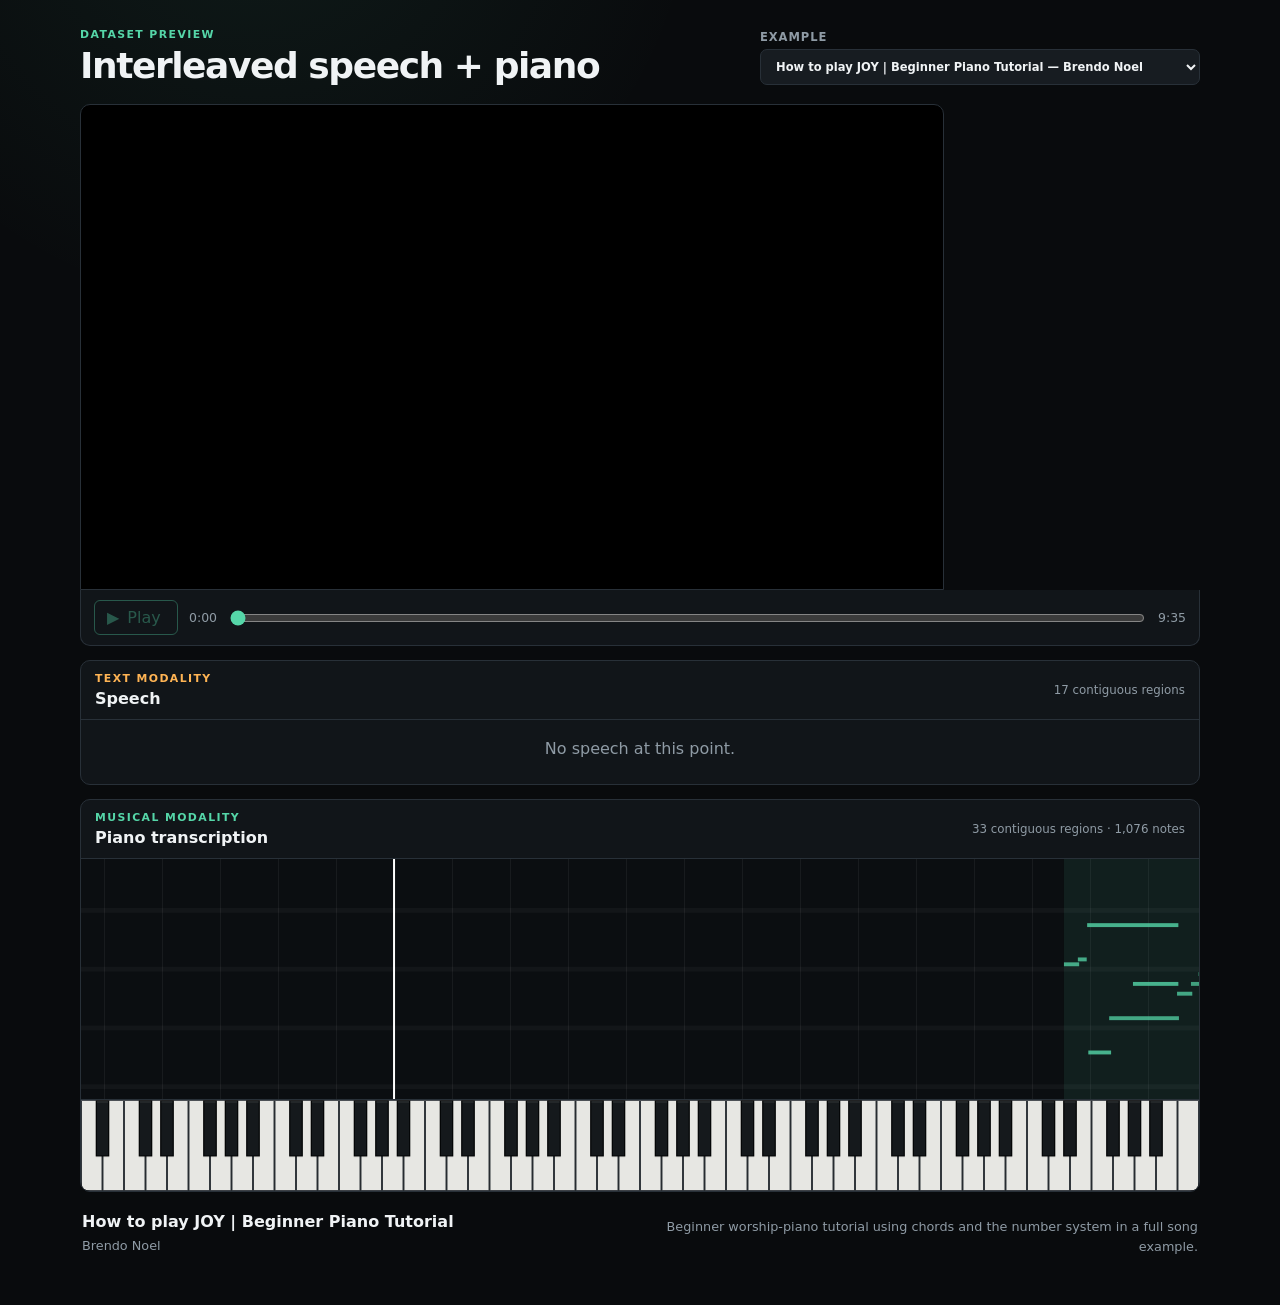
==== src/index.html @ 0fc25987 "init" ====
<!doctype html>
<html lang="en">
  <head>
    <meta charset="UTF-8" />
    <meta name="viewport" content="width=device-width, initial-scale=1" />
    <meta name="color-scheme" content="dark" />
    <title>Interleaved speech and piano</title>
    <link rel="stylesheet" href="./styles.css" />
  </head>
  <body>
    <main class="page-shell">
      <header class="page-header">
        <div>
          <p class="eyebrow">Dataset preview</p>
          <h1>Interleaved speech + piano</h1>
        </div>
        <label class="sample-picker">
          <span>Example</span>
          <select id="sample-select" aria-label="Choose a sample"></select>
        </label>
      </header>

      <section class="video-panel" aria-label="YouTube video">
        <div id="youtube-player"></div>
      </section>

      <section class="transport" aria-label="Playback controls">
        <button id="play-button" class="play-button" type="button" disabled>
          <span id="play-icon" aria-hidden="true">▶</span>
          <span id="play-label">Play</span>
        </button>
        <span id="current-time" class="time">0:00</span>
        <input id="seek" class="seek" type="range" min="0" max="1" value="0" step="0.01" aria-label="Playback position" />
        <span id="duration" class="time">0:00</span>
      </section>

      <section class="timeline-panel speech-panel" aria-labelledby="speech-heading">
        <header class="panel-header">
          <div>
            <p class="track-label">Text modality</p>
            <h2 id="speech-heading">Speech</h2>
          </div>
          <p><span id="speech-count">0</span> contiguous regions</p>
        </header>
        <p id="caption-readout" class="caption-readout" aria-live="polite">No speech at this point.</p>
      </section>

      <section class="timeline-panel piano-panel" aria-labelledby="piano-heading">
        <header class="panel-header">
          <div>
            <p class="track-label">Musical modality</p>
            <h2 id="piano-heading">Piano transcription</h2>
          </div>
          <p><span id="piano-count">0</span> contiguous regions · <span id="note-count">0</span> notes</p>
        </header>
        <canvas id="piano-roll" aria-label="Scrolling MIDI piano roll"></canvas>
        <canvas id="piano-keyboard" aria-label="Piano keyboard showing currently pressed notes"></canvas>
      </section>

      <footer class="sample-meta">
        <div>
          <h2 id="sample-title">Loading…</h2>
          <p id="sample-channel"></p>
        </div>
        <p id="sample-rationale"></p>
      </footer>
    </main>

    <script type="module" src="./app.js"></script>
  </body>
</html>
---- src/styles.css ----
:root {
  color-scheme: dark;
  --bg: #090b0d;
  --surface: #111519;
  --surface-raised: #171c21;
  --line: #283038;
  --text: #f0f3f5;
  --muted: #8f9ba5;
  --speech: #ffb454;
  --speech-soft: rgba(255, 180, 84, 0.16);
  --piano: #55d6a8;
  --piano-soft: rgba(85, 214, 168, 0.12);
  --playhead-position: 28%;
  font-family: Inter, ui-sans-serif, system-ui, -apple-system, BlinkMacSystemFont, "Segoe UI", sans-serif;
  background: var(--bg);
  color: var(--text);
}

* { box-sizing: border-box; }

html { background: var(--bg); }

body {
  margin: 0;
  min-width: 320px;
  background:
    radial-gradient(circle at 20% -10%, rgba(85, 214, 168, 0.08), transparent 28rem),
    var(--bg);
}

button, input, select { font: inherit; }

.page-shell {
  width: min(1120px, calc(100% - 32px));
  margin: 0 auto;
  padding: 28px 0 48px;
}

.page-header,
.panel-header,
.sample-meta,
.transport {
  display: flex;
  align-items: center;
}

.page-header {
  justify-content: space-between;
  gap: 24px;
  margin-bottom: 18px;
}

h1, h2, p { margin: 0; }

h1 {
  font-size: clamp(1.5rem, 3vw, 2.25rem);
  letter-spacing: -0.04em;
}

.eyebrow,
.track-label {
  margin-bottom: 4px;
  color: var(--piano);
  font-size: 0.68rem;
  font-weight: 750;
  letter-spacing: 0.13em;
  text-transform: uppercase;
}

.sample-picker {
  display: grid;
  gap: 5px;
  color: var(--muted);
  font-size: 0.72rem;
  font-weight: 700;
  letter-spacing: 0.08em;
  text-transform: uppercase;
}

select {
  width: min(440px, 48vw);
  border: 1px solid var(--line);
  border-radius: 7px;
  background: var(--surface-raised);
  color: var(--text);
  padding: 9px 34px 9px 11px;
  text-transform: none;
}

.video-panel {
  position: relative;
  overflow: hidden;
  aspect-ratio: 16 / 9;
  max-height: 54vh;
  border: 1px solid var(--line);
  border-radius: 10px 10px 0 0;
  background: #000;
}

.video-panel iframe,
#youtube-player {
  width: 100%;
  height: 100%;
}

.transport {
  gap: 11px;
  min-height: 56px;
  padding: 9px 13px;
  border: 1px solid var(--line);
  border-top: 0;
  border-radius: 0 0 10px 10px;
  background: var(--surface);
}

.play-button {
  display: inline-flex;
  align-items: center;
  gap: 8px;
  min-width: 84px;
  border: 1px solid var(--piano);
  border-radius: 6px;
  background: transparent;
  color: var(--piano);
  padding: 7px 12px;
  cursor: pointer;
}

.play-button:disabled { opacity: 0.35; cursor: wait; }
.play-button:not(:disabled):hover { background: var(--piano-soft); }

.seek { accent-color: var(--piano); }

.seek { min-width: 80px; flex: 1; }

.time {
  color: var(--muted);
  font-variant-numeric: tabular-nums;
  font-size: 0.78rem;
}

.timeline-panel {
  margin-top: 14px;
  overflow: hidden;
  border: 1px solid var(--line);
  border-radius: 10px;
  background: var(--surface);
}

.panel-header {
  justify-content: space-between;
  padding: 11px 14px;
  border-bottom: 1px solid var(--line);
}

.panel-header h2 { font-size: 1rem; }
.panel-header > p { color: var(--muted); font-size: 0.74rem; }
.speech-panel .track-label { color: var(--speech); }

.caption-readout {
  min-height: 64px;
  padding: 17px 18px;
  color: var(--muted);
  line-height: 1.5;
  text-align: center;
}

.caption-readout .current-word {
  color: var(--text);
  font-weight: 750;
}

#piano-roll {
  display: block;
  width: 100%;
  height: 240px;
  background: #0b0e11;
}

#piano-keyboard {
  display: block;
  width: 100%;
  height: 92px;
  border-top: 1px solid var(--line);
  background: #090b0d;
}

.sample-meta {
  align-items: flex-start;
  justify-content: space-between;
  gap: 36px;
  padding: 20px 2px 0;
}

.sample-meta h2 { font-size: 1rem; }
.sample-meta p { margin-top: 5px; color: var(--muted); line-height: 1.55; font-size: 0.8rem; }
.sample-meta > p { max-width: 560px; text-align: right; }

@media (max-width: 720px) {
  .page-shell { width: min(100% - 18px, 1120px); padding-top: 14px; }
  .page-header { align-items: stretch; flex-direction: column; gap: 12px; }
  select { width: 100%; }
  .transport { flex-wrap: wrap; }
  .seek { order: 5; flex-basis: 100%; }
  .sample-meta { flex-direction: column; gap: 8px; }
  .sample-meta > p { text-align: left; }
  #piano-roll { height: 200px; }
  #piano-keyboard { height: 76px; }
}

@media (prefers-reduced-motion: reduce) {
  * { scroll-behavior: auto !important; transition: none !important; }
}
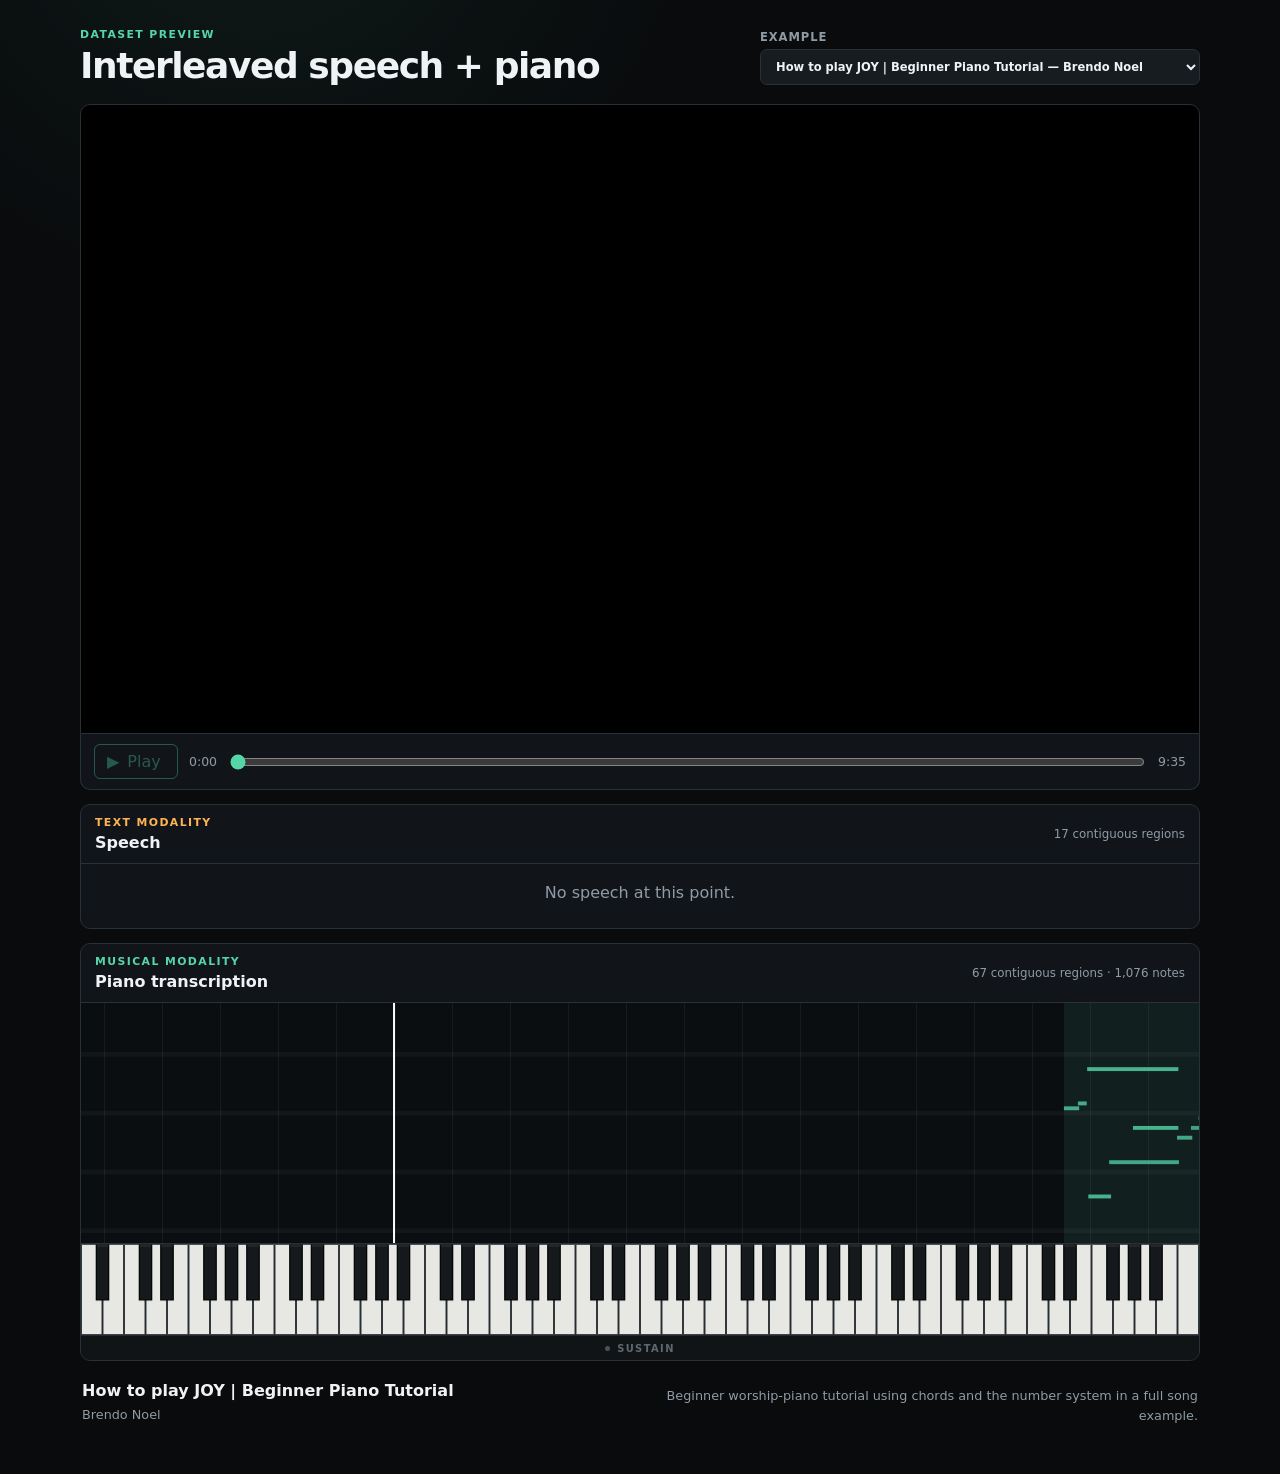
==== commit b40576b2: "bump" ====
--- a/src/index.html
+++ b/src/index.html
@@ -55,6 +55,10 @@
         </header>
         <canvas id="piano-roll" aria-label="Scrolling MIDI piano roll"></canvas>
         <canvas id="piano-keyboard" aria-label="Piano keyboard showing currently pressed notes"></canvas>
+        <div id="piano-pedal" class="piano-pedal" role="status" aria-label="Sustain pedal released">
+          <span class="pedal-light" aria-hidden="true"></span>
+          <span>Sustain</span>
+        </div>
       </section>
 
       <footer class="sample-meta">
--- a/src/styles.css
+++ b/src/styles.css
@@ -89,9 +89,9 @@
 
 .video-panel {
   position: relative;
+  width: 100%;
   overflow: hidden;
   aspect-ratio: 16 / 9;
-  max-height: 54vh;
   border: 1px solid var(--line);
   border-radius: 10px 10px 0 0;
   background: #000;
@@ -99,8 +99,12 @@
 
 .video-panel iframe,
 #youtube-player {
-  width: 100%;
-  height: 100%;
+  position: absolute;
+  inset: 0;
+  display: block;
+  width: 100% !important;
+  height: 100% !important;
+  border: 0;
 }
 
 .transport {
@@ -185,6 +189,41 @@
   background: #090b0d;
 }
 
+.piano-pedal {
+  display: flex;
+  align-items: center;
+  justify-content: center;
+  gap: 7px;
+  height: 25px;
+  border-top: 1px solid #23282c;
+  background: #111417;
+  color: #5f686f;
+  font-size: 0.62rem;
+  font-weight: 750;
+  letter-spacing: 0.14em;
+  text-transform: uppercase;
+  transition: background 100ms ease, color 100ms ease, border-color 100ms ease;
+}
+
+.pedal-light {
+  width: 5px;
+  height: 5px;
+  border-radius: 50%;
+  background: #4a5157;
+  transition: background 100ms ease, box-shadow 100ms ease;
+}
+
+.piano-pedal.active {
+  border-top-color: rgba(240, 91, 100, 0.65);
+  background: rgba(185, 39, 52, 0.52);
+  color: #ffd9db;
+}
+
+.piano-pedal.active .pedal-light {
+  background: #ff7479;
+  box-shadow: 0 0 8px rgba(255, 116, 121, 0.8);
+}
+
 .sample-meta {
   align-items: flex-start;
   justify-content: space-between;
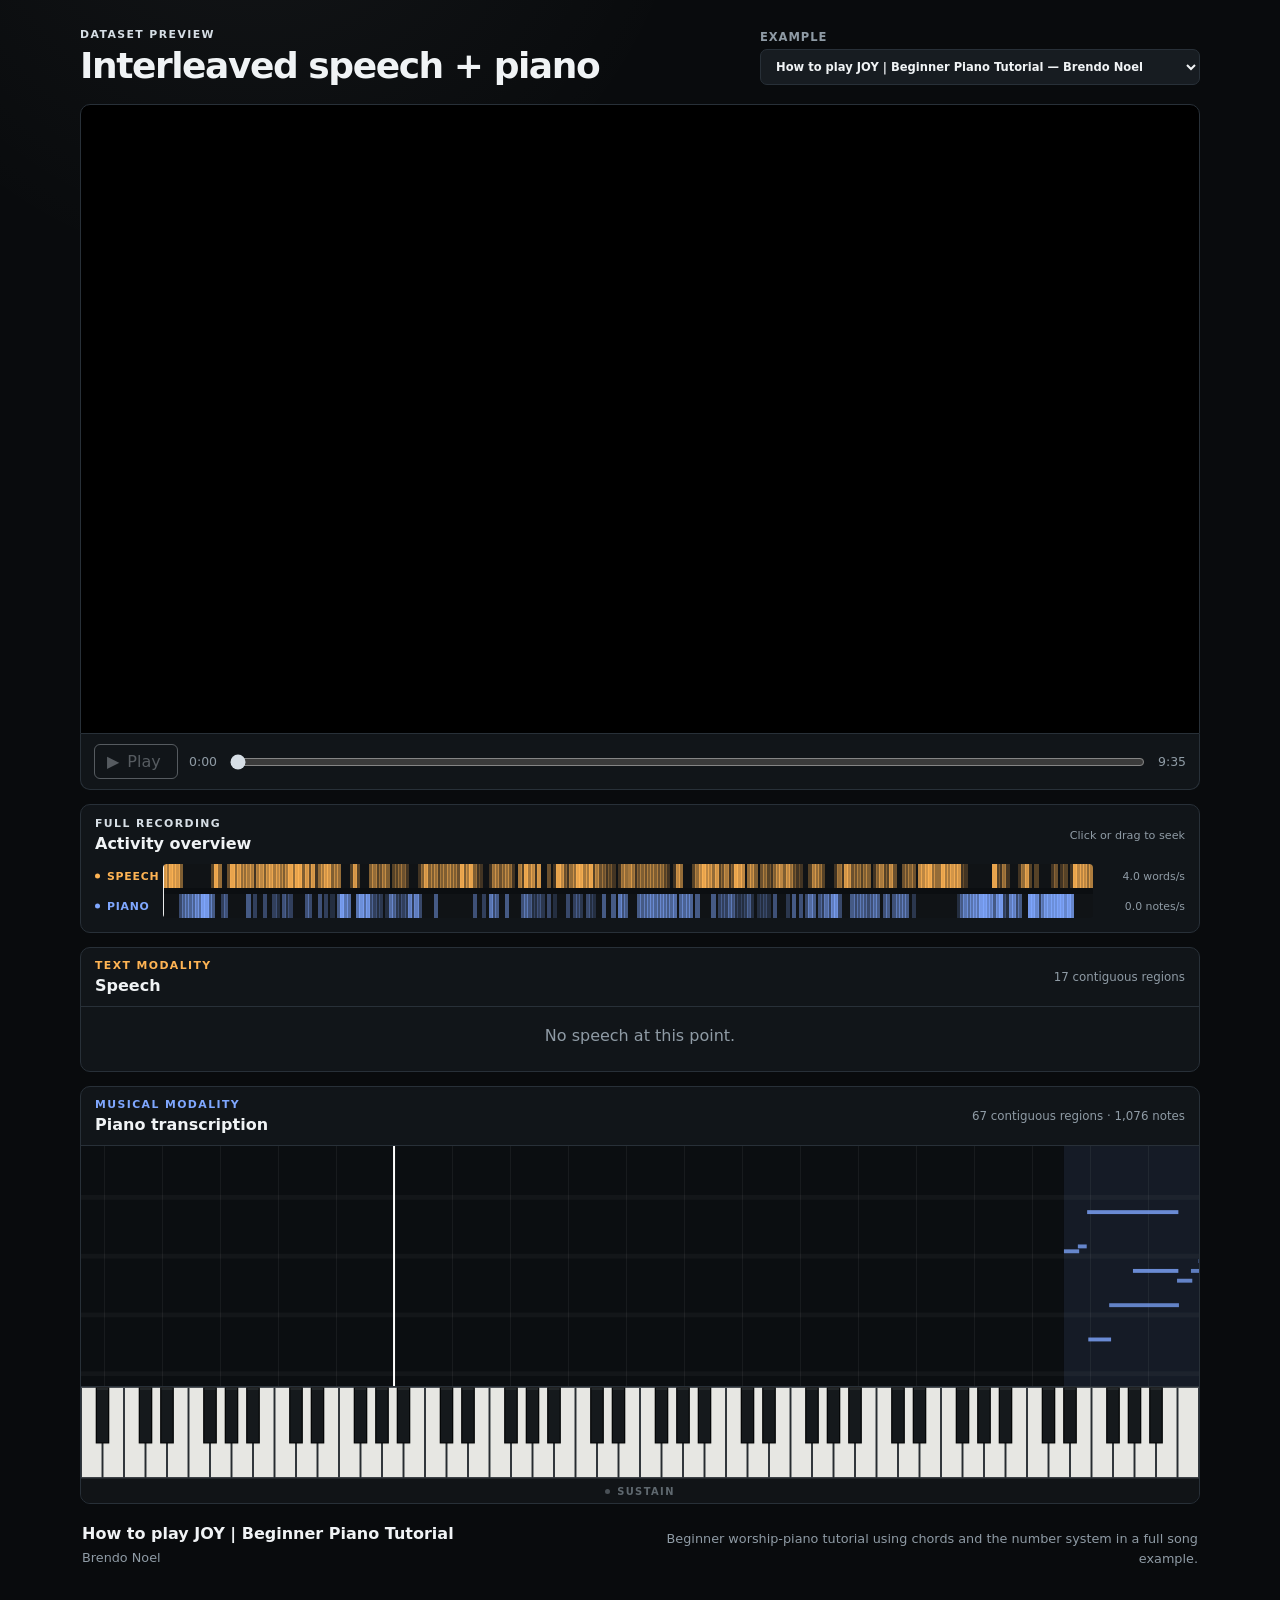
==== commit 3017f099: "bump" ====
--- a/src/index.html
+++ b/src/index.html
@@ -32,6 +32,32 @@
         <span id="current-time" class="time">0:00</span>
         <input id="seek" class="seek" type="range" min="0" max="1" value="0" step="0.01" aria-label="Playback position" />
         <span id="duration" class="time">0:00</span>
+      </section>
+
+      <section class="overview-panel" aria-labelledby="overview-heading">
+        <header class="overview-header">
+          <div>
+            <p class="track-label">Full recording</p>
+            <h2 id="overview-heading">Activity overview</h2>
+          </div>
+          <p>Click or drag to seek</p>
+        </header>
+        <div
+          id="activity-overview"
+          class="activity-overview"
+          role="slider"
+          tabindex="0"
+          aria-label="Full recording activity overview. Use left and right arrow keys to seek."
+          aria-valuemin="0"
+          aria-valuemax="1"
+          aria-valuenow="0"
+        >
+          <span class="activity-name speech-activity-name">Speech</span>
+          <span class="activity-name piano-activity-name">Piano</span>
+          <canvas id="activity-map" aria-hidden="true"></canvas>
+          <output id="speech-rate" class="activity-rate speech-activity-rate">0.0 words/s</output>
+          <output id="piano-rate" class="activity-rate piano-activity-rate">0.0 notes/s</output>
+        </div>
       </section>
 
       <section class="timeline-panel speech-panel" aria-labelledby="speech-heading">
--- a/src/styles.css
+++ b/src/styles.css
@@ -6,10 +6,12 @@
   --line: #283038;
   --text: #f0f3f5;
   --muted: #8f9ba5;
+  --control: #d6dee5;
+  --control-soft: rgba(214, 222, 229, 0.1);
   --speech: #ffb454;
   --speech-soft: rgba(255, 180, 84, 0.16);
-  --piano: #55d6a8;
-  --piano-soft: rgba(85, 214, 168, 0.12);
+  --piano: #7fa7ff;
+  --piano-soft: rgba(127, 167, 255, 0.14);
   --playhead-position: 28%;
   font-family: Inter, ui-sans-serif, system-ui, -apple-system, BlinkMacSystemFont, "Segoe UI", sans-serif;
   background: var(--bg);
@@ -24,7 +26,7 @@
   margin: 0;
   min-width: 320px;
   background:
-    radial-gradient(circle at 20% -10%, rgba(85, 214, 168, 0.08), transparent 28rem),
+    radial-gradient(circle at 20% -10%, rgba(214, 222, 229, 0.05), transparent 28rem),
     var(--bg);
 }
 
@@ -67,6 +69,8 @@
   text-transform: uppercase;
 }
 
+.eyebrow { color: var(--control); }
+
 .sample-picker {
   display: grid;
   gap: 5px;
@@ -122,18 +126,18 @@
   align-items: center;
   gap: 8px;
   min-width: 84px;
-  border: 1px solid var(--piano);
+  border: 1px solid var(--control);
   border-radius: 6px;
   background: transparent;
-  color: var(--piano);
+  color: var(--control);
   padding: 7px 12px;
   cursor: pointer;
 }
 
 .play-button:disabled { opacity: 0.35; cursor: wait; }
-.play-button:not(:disabled):hover { background: var(--piano-soft); }
-
-.seek { accent-color: var(--piano); }
+.play-button:not(:disabled):hover { background: var(--control-soft); }
+
+.seek { accent-color: var(--control); }
 
 .seek { min-width: 80px; flex: 1; }
 
@@ -150,6 +154,87 @@
   border-radius: 10px;
   background: var(--surface);
 }
+
+.overview-panel {
+  margin-top: 14px;
+  padding: 12px 14px 14px;
+  border: 1px solid var(--line);
+  border-radius: 10px;
+  background: var(--surface);
+}
+
+.overview-header {
+  display: flex;
+  align-items: center;
+  justify-content: space-between;
+  margin-bottom: 11px;
+}
+
+.overview-header h2 { font-size: 1rem; }
+.overview-header > p { color: var(--muted); font-size: 0.7rem; }
+.overview-header .track-label { color: var(--control); }
+
+.activity-overview {
+  display: grid;
+  grid-template-columns: 58px minmax(0, 1fr) 82px;
+  grid-template-rows: 24px 24px;
+  align-items: center;
+  gap: 6px 10px;
+  border-radius: 5px;
+}
+
+.activity-overview:focus-visible {
+  outline: 1px solid var(--text);
+  outline-offset: 4px;
+}
+
+.activity-name {
+  position: relative;
+  padding-left: 12px;
+  color: var(--muted);
+  font-size: 0.68rem;
+  font-weight: 750;
+  letter-spacing: 0.07em;
+  text-transform: uppercase;
+}
+
+.activity-name::before {
+  position: absolute;
+  top: 50%;
+  left: 0;
+  width: 5px;
+  height: 5px;
+  border-radius: 50%;
+  background: currentColor;
+  content: "";
+  transform: translateY(-50%);
+}
+
+.speech-activity-name { grid-column: 1; grid-row: 1; color: var(--speech); }
+.piano-activity-name { grid-column: 1; grid-row: 2; color: var(--piano); }
+
+#activity-map {
+  display: block;
+  grid-column: 2;
+  grid-row: 1 / 3;
+  width: 100%;
+  height: 54px;
+  border-radius: 4px;
+  background: #0b0e11;
+  cursor: crosshair;
+  touch-action: none;
+}
+
+.activity-rate {
+  color: var(--muted);
+  font-size: 0.68rem;
+  font-variant-numeric: tabular-nums;
+  text-align: right;
+  white-space: nowrap;
+}
+
+.speech-activity-rate { grid-column: 3; grid-row: 1; }
+.piano-activity-rate { grid-column: 3; grid-row: 2; }
 
 .panel-header {
   justify-content: space-between;
@@ -214,14 +299,14 @@
 }
 
 .piano-pedal.active {
-  border-top-color: rgba(240, 91, 100, 0.65);
-  background: rgba(185, 39, 52, 0.52);
-  color: #ffd9db;
+  border-top-color: rgba(127, 167, 255, 0.7);
+  background: rgba(64, 91, 153, 0.52);
+  color: #dbe6ff;
 }
 
 .piano-pedal.active .pedal-light {
-  background: #ff7479;
-  box-shadow: 0 0 8px rgba(255, 116, 121, 0.8);
+  background: var(--piano);
+  box-shadow: 0 0 8px rgba(127, 167, 255, 0.8);
 }
 
 .sample-meta {
@@ -241,6 +326,12 @@
   select { width: 100%; }
   .transport { flex-wrap: wrap; }
   .seek { order: 5; flex-basis: 100%; }
+  .overview-panel { padding-inline: 10px; }
+  .overview-header > p { display: none; }
+  .activity-overview { grid-template-columns: 52px minmax(0, 1fr) 76px; gap-inline: 6px; }
+  .activity-name { padding-left: 0; font-size: 0.63rem; }
+  .activity-name::before { display: none; }
+  .activity-rate { font-size: 0.62rem; }
   .sample-meta { flex-direction: column; gap: 8px; }
   .sample-meta > p { text-align: left; }
   #piano-roll { height: 200px; }
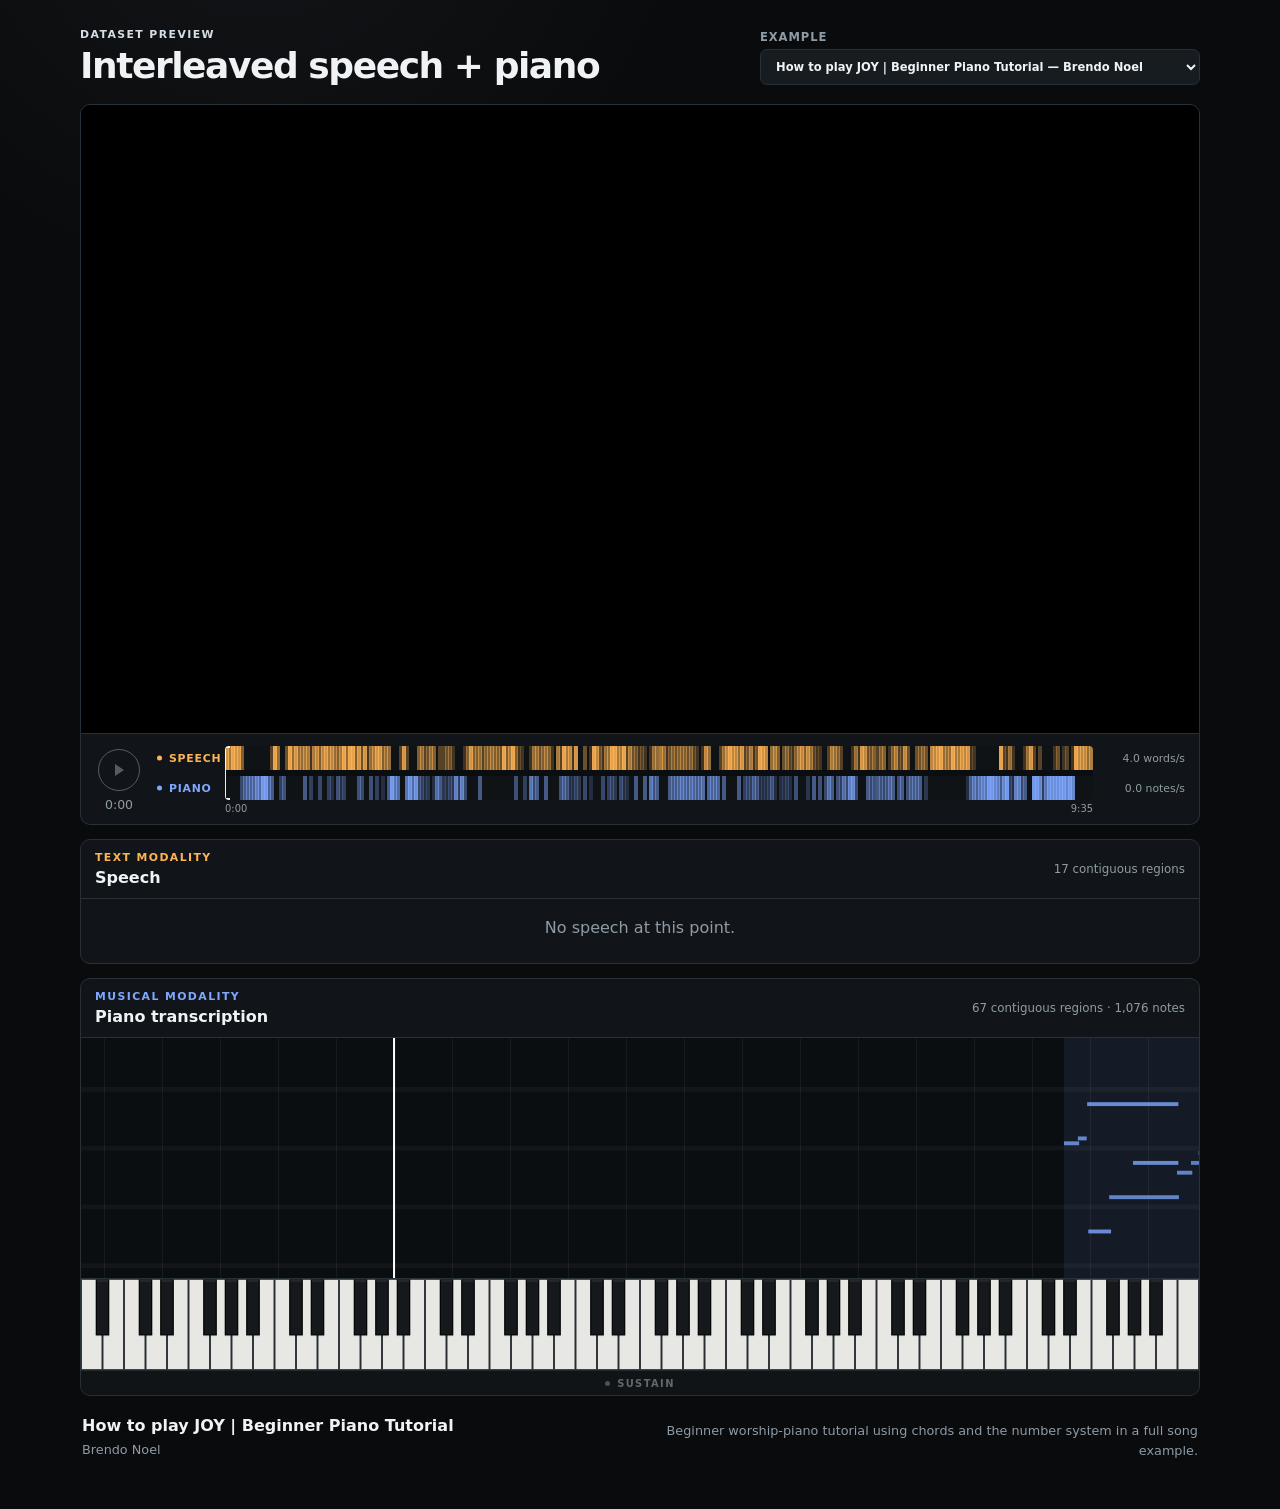
==== commit e6a6eb11: "bump" ====
--- a/src/index.html
+++ b/src/index.html
@@ -25,38 +25,39 @@
       </section>
 
       <section class="transport" aria-label="Playback controls">
-        <button id="play-button" class="play-button" type="button" disabled>
-          <span id="play-icon" aria-hidden="true">▶</span>
-          <span id="play-label">Play</span>
-        </button>
-        <span id="current-time" class="time">0:00</span>
-        <input id="seek" class="seek" type="range" min="0" max="1" value="0" step="0.01" aria-label="Playback position" />
-        <span id="duration" class="time">0:00</span>
-      </section>
-
-      <section class="overview-panel" aria-labelledby="overview-heading">
-        <header class="overview-header">
-          <div>
-            <p class="track-label">Full recording</p>
-            <h2 id="overview-heading">Activity overview</h2>
+        <div class="transport-action">
+          <button id="play-button" class="play-button" type="button" aria-label="Play" disabled>
+            <span class="play-icon" aria-hidden="true"></span>
+            <span id="play-label" class="visually-hidden">Play</span>
+          </button>
+          <span id="current-time" class="time">0:00</span>
+        </div>
+        <div class="transport-timeline">
+          <div id="activity-overview" class="activity-overview">
+            <span class="activity-name speech-activity-name">Speech</span>
+            <span class="activity-name piano-activity-name">Piano</span>
+            <div class="activity-map-wrap">
+              <canvas id="activity-map" aria-hidden="true"></canvas>
+              <input
+                id="seek"
+                class="activity-seek"
+                type="range"
+                min="0"
+                max="1"
+                value="0"
+                step="0.1"
+                aria-label="Playback position"
+              />
+            </div>
+            <output id="speech-rate" class="activity-rate speech-activity-rate">0.0 words/s</output>
+            <output id="piano-rate" class="activity-rate piano-activity-rate">0.0 notes/s</output>
           </div>
-          <p>Click or drag to seek</p>
-        </header>
-        <div
-          id="activity-overview"
-          class="activity-overview"
-          role="slider"
-          tabindex="0"
-          aria-label="Full recording activity overview. Use left and right arrow keys to seek."
-          aria-valuemin="0"
-          aria-valuemax="1"
-          aria-valuenow="0"
-        >
-          <span class="activity-name speech-activity-name">Speech</span>
-          <span class="activity-name piano-activity-name">Piano</span>
-          <canvas id="activity-map" aria-hidden="true"></canvas>
-          <output id="speech-rate" class="activity-rate speech-activity-rate">0.0 words/s</output>
-          <output id="piano-rate" class="activity-rate piano-activity-rate">0.0 notes/s</output>
+          <div class="timeline-scale" aria-hidden="true">
+            <div class="timeline-scale-range">
+              <span>0:00</span>
+              <span id="duration">0:00</span>
+            </div>
+          </div>
         </div>
       </section>
 
--- a/src/styles.css
+++ b/src/styles.css
@@ -32,6 +32,16 @@
 
 button, input, select { font: inherit; }
 
+.visually-hidden {
+  position: absolute;
+  width: 1px;
+  height: 1px;
+  overflow: hidden;
+  clip: rect(0 0 0 0);
+  clip-path: inset(50%);
+  white-space: nowrap;
+}
+
 .page-shell {
   width: min(1120px, calc(100% - 32px));
   margin: 0 auto;
@@ -112,34 +122,76 @@
 }
 
 .transport {
-  gap: 11px;
-  min-height: 56px;
-  padding: 9px 13px;
+  align-items: center;
+  gap: 14px;
+  min-height: 90px;
+  padding: 12px 14px 10px;
   border: 1px solid var(--line);
   border-top: 0;
   border-radius: 0 0 10px 10px;
   background: var(--surface);
 }
 
+.transport-action {
+  display: flex;
+  width: 48px;
+  flex: 0 0 48px;
+  align-items: center;
+  flex-direction: column;
+  gap: 6px;
+}
+
+.transport-timeline {
+  min-width: 0;
+  flex: 1;
+}
+
 .play-button {
   display: inline-flex;
   align-items: center;
-  gap: 8px;
-  min-width: 84px;
+  justify-content: center;
+  width: 42px;
+  height: 42px;
   border: 1px solid var(--control);
-  border-radius: 6px;
+  border-radius: 50%;
   background: transparent;
   color: var(--control);
-  padding: 7px 12px;
+  padding: 0;
   cursor: pointer;
+}
+
+.play-icon {
+  position: relative;
+  display: block;
+  width: 12px;
+  height: 14px;
+}
+
+.play-icon::before {
+  position: absolute;
+  top: 1px;
+  left: 2px;
+  width: 0;
+  height: 0;
+  border-top: 6px solid transparent;
+  border-bottom: 6px solid transparent;
+  border-left: 9px solid currentColor;
+  content: "";
+}
+
+.play-button.is-playing .play-icon::before {
+  top: 1px;
+  left: 1px;
+  width: 3px;
+  height: 12px;
+  border: 0;
+  background: currentColor;
+  box-shadow: 7px 0 0 currentColor;
 }
 
 .play-button:disabled { opacity: 0.35; cursor: wait; }
 .play-button:not(:disabled):hover { background: var(--control-soft); }
-
-.seek { accent-color: var(--control); }
-
-.seek { min-width: 80px; flex: 1; }
+.play-button:focus-visible { outline: 1px solid var(--text); outline-offset: 3px; }
 
 .time {
   color: var(--muted);
@@ -155,37 +207,18 @@
   background: var(--surface);
 }
 
-.overview-panel {
-  margin-top: 14px;
-  padding: 12px 14px 14px;
-  border: 1px solid var(--line);
-  border-radius: 10px;
-  background: var(--surface);
-}
-
-.overview-header {
-  display: flex;
-  align-items: center;
-  justify-content: space-between;
-  margin-bottom: 11px;
-}
-
-.overview-header h2 { font-size: 1rem; }
-.overview-header > p { color: var(--muted); font-size: 0.7rem; }
-.overview-header .track-label { color: var(--control); }
-
 .activity-overview {
   display: grid;
   grid-template-columns: 58px minmax(0, 1fr) 82px;
   grid-template-rows: 24px 24px;
   align-items: center;
   gap: 6px 10px;
-  border-radius: 5px;
-}
-
-.activity-overview:focus-visible {
+}
+
+.activity-overview:has(.activity-seek:focus-visible) {
   outline: 1px solid var(--text);
   outline-offset: 4px;
+  border-radius: 4px;
 }
 
 .activity-name {
@@ -213,17 +246,43 @@
 .speech-activity-name { grid-column: 1; grid-row: 1; color: var(--speech); }
 .piano-activity-name { grid-column: 1; grid-row: 2; color: var(--piano); }
 
-#activity-map {
-  display: block;
+.activity-map-wrap {
+  position: relative;
   grid-column: 2;
   grid-row: 1 / 3;
   width: 100%;
   height: 54px;
+}
+
+#activity-map,
+.activity-seek {
+  position: absolute;
+  inset: 0;
+  display: block;
+  width: 100%;
+  height: 54px;
+  margin: 0;
+}
+
+#activity-map {
   border-radius: 4px;
   background: #0b0e11;
+}
+
+.activity-seek {
+  z-index: 1;
+  appearance: none;
+  border: 0;
+  background: transparent;
   cursor: crosshair;
+  opacity: 0.001;
   touch-action: none;
 }
+
+.activity-seek::-webkit-slider-runnable-track { height: 54px; background: transparent; }
+.activity-seek::-webkit-slider-thumb { width: 1px; height: 54px; appearance: none; }
+.activity-seek::-moz-range-track { height: 54px; background: transparent; }
+.activity-seek::-moz-range-thumb { width: 1px; height: 54px; border: 0; background: transparent; }
 
 .activity-rate {
   color: var(--muted);
@@ -235,6 +294,22 @@
 
 .speech-activity-rate { grid-column: 3; grid-row: 1; }
 .piano-activity-rate { grid-column: 3; grid-row: 2; }
+
+.timeline-scale {
+  display: grid;
+  grid-template-columns: 58px minmax(0, 1fr) 82px;
+  gap: 10px;
+  margin-top: 3px;
+}
+
+.timeline-scale-range {
+  display: flex;
+  grid-column: 2;
+  justify-content: space-between;
+  color: var(--muted);
+  font-size: 0.62rem;
+  font-variant-numeric: tabular-nums;
+}
 
 .panel-header {
   justify-content: space-between;
@@ -324,11 +399,10 @@
   .page-shell { width: min(100% - 18px, 1120px); padding-top: 14px; }
   .page-header { align-items: stretch; flex-direction: column; gap: 12px; }
   select { width: 100%; }
-  .transport { flex-wrap: wrap; }
-  .seek { order: 5; flex-basis: 100%; }
-  .overview-panel { padding-inline: 10px; }
-  .overview-header > p { display: none; }
-  .activity-overview { grid-template-columns: 52px minmax(0, 1fr) 76px; gap-inline: 6px; }
+  .transport { gap: 9px; padding-inline: 10px; }
+  .transport-action { width: 44px; flex-basis: 44px; }
+  .activity-overview,
+  .timeline-scale { grid-template-columns: 48px minmax(0, 1fr) 76px; gap-inline: 6px; }
   .activity-name { padding-left: 0; font-size: 0.63rem; }
   .activity-name::before { display: none; }
   .activity-rate { font-size: 0.62rem; }
@@ -338,6 +412,12 @@
   #piano-keyboard { height: 76px; }
 }
 
+@media (max-width: 520px) {
+  .activity-overview,
+  .timeline-scale { grid-template-columns: 45px minmax(0, 1fr); }
+  .activity-rate { display: none; }
+}
+
 @media (prefers-reduced-motion: reduce) {
   * { scroll-behavior: auto !important; transition: none !important; }
 }
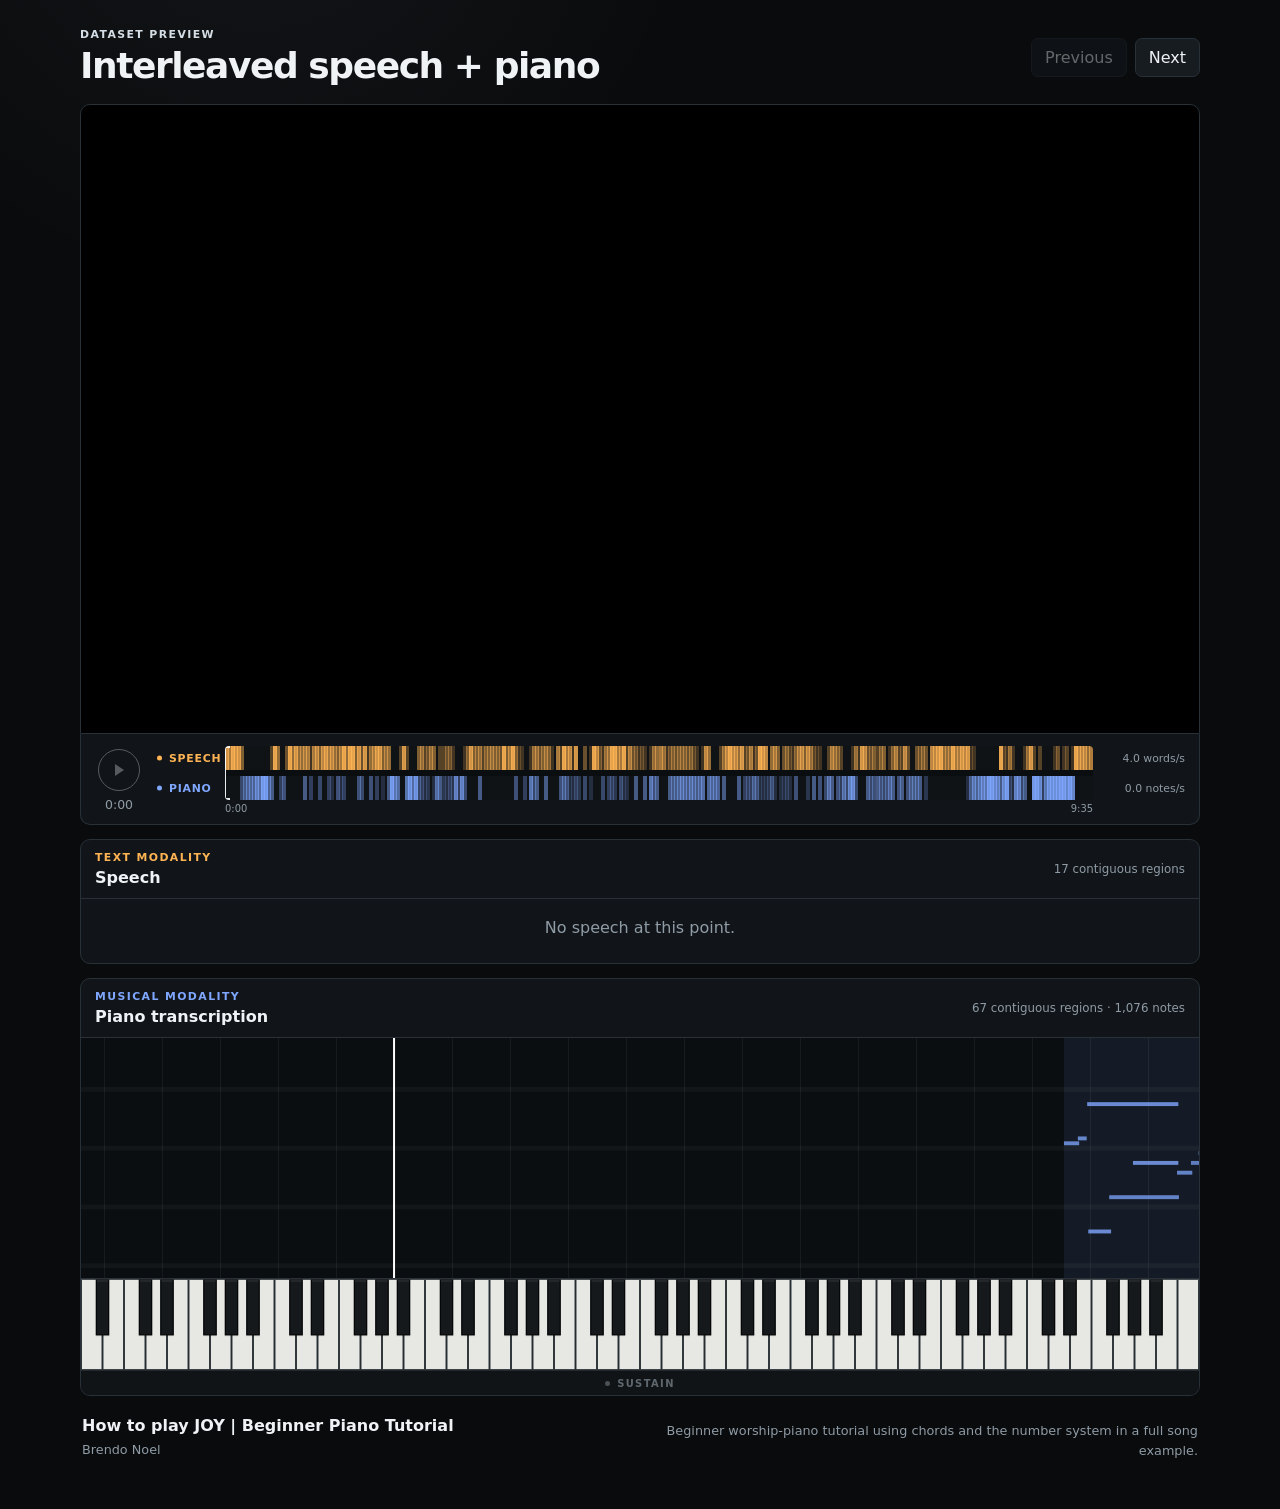
==== commit 42b5607b: "bump" ====
--- a/src/index.html
+++ b/src/index.html
@@ -14,10 +14,10 @@
           <p class="eyebrow">Dataset preview</p>
           <h1>Interleaved speech + piano</h1>
         </div>
-        <label class="sample-picker">
-          <span>Example</span>
-          <select id="sample-select" aria-label="Choose a sample"></select>
-        </label>
+        <nav class="sample-nav" aria-label="Example navigation">
+          <button id="previous-sample" type="button" disabled>Previous</button>
+          <button id="next-sample" type="button">Next</button>
+        </nav>
       </header>
 
       <section class="video-panel" aria-label="YouTube video">
--- a/src/styles.css
+++ b/src/styles.css
@@ -30,7 +30,7 @@
     var(--bg);
 }
 
-button, input, select { font: inherit; }
+button, input { font: inherit; }
 
 .visually-hidden {
   position: absolute;
@@ -81,25 +81,19 @@
 
 .eyebrow { color: var(--control); }
 
-.sample-picker {
-  display: grid;
-  gap: 5px;
-  color: var(--muted);
-  font-size: 0.72rem;
-  font-weight: 700;
-  letter-spacing: 0.08em;
-  text-transform: uppercase;
-}
-
-select {
-  width: min(440px, 48vw);
+.sample-nav { display: flex; gap: 8px; }
+
+.sample-nav button {
   border: 1px solid var(--line);
   border-radius: 7px;
   background: var(--surface-raised);
   color: var(--text);
-  padding: 9px 34px 9px 11px;
-  text-transform: none;
-}
+  padding: 9px 13px;
+  cursor: pointer;
+}
+
+.sample-nav button:hover:not(:disabled) { border-color: var(--muted); }
+.sample-nav button:disabled { opacity: 0.4; cursor: default; }
 
 .video-panel {
   position: relative;
@@ -398,7 +392,6 @@
 @media (max-width: 720px) {
   .page-shell { width: min(100% - 18px, 1120px); padding-top: 14px; }
   .page-header { align-items: stretch; flex-direction: column; gap: 12px; }
-  select { width: 100%; }
   .transport { gap: 9px; padding-inline: 10px; }
   .transport-action { width: 44px; flex-basis: 44px; }
   .activity-overview,
